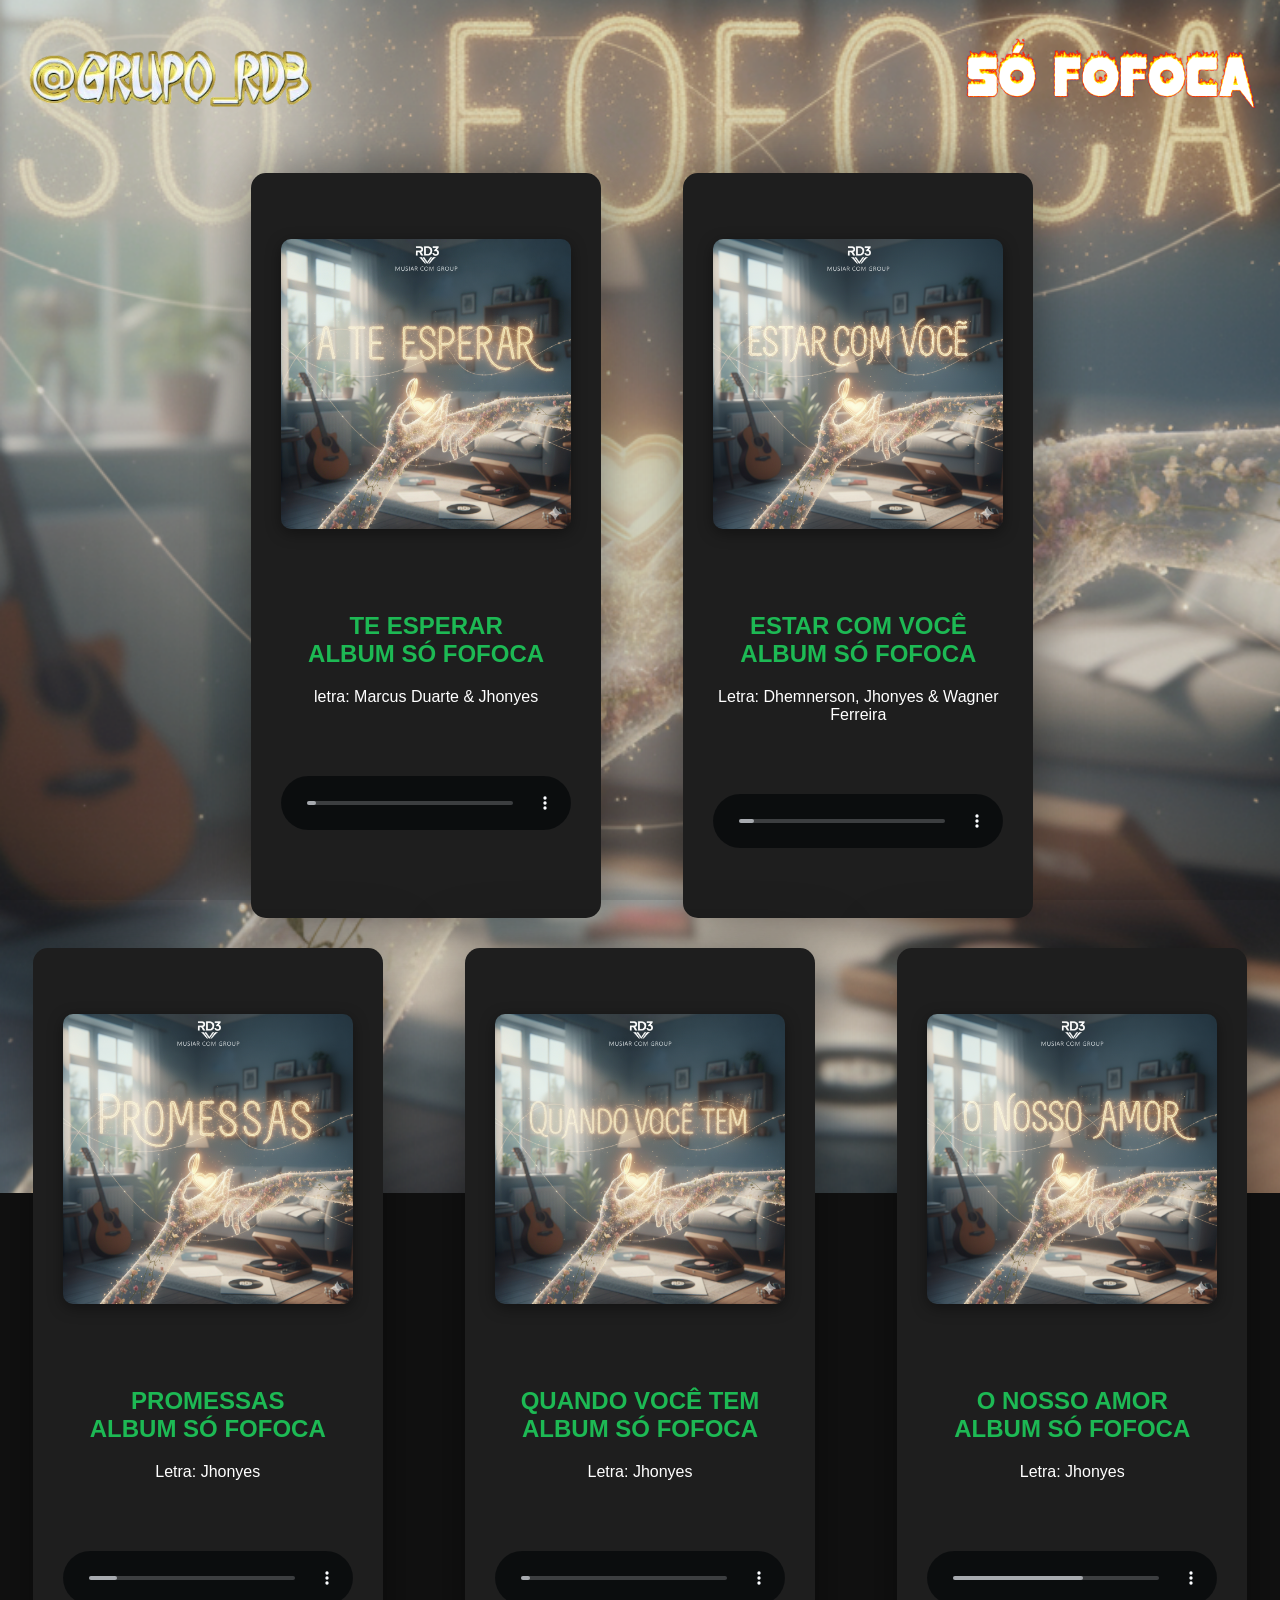
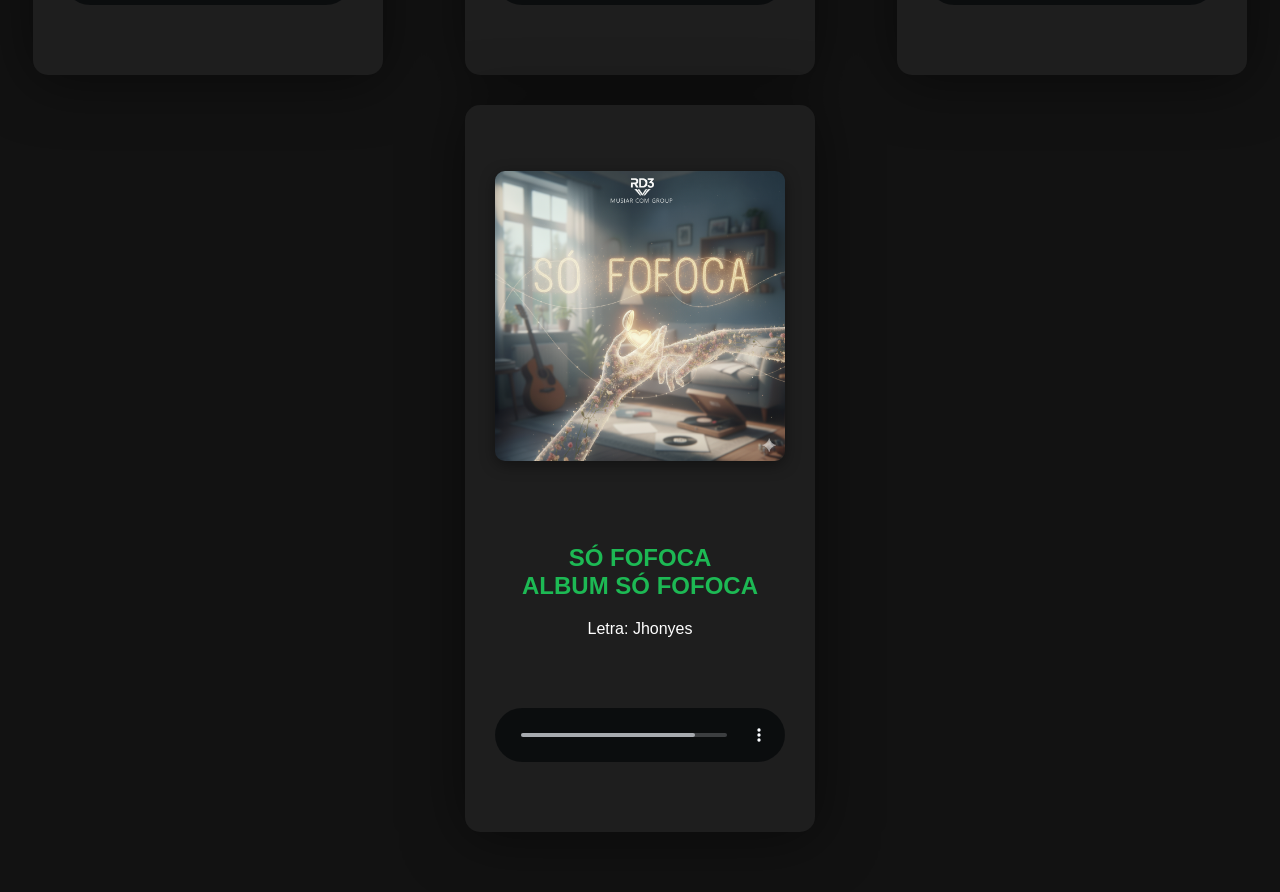
==== Album/index.html @ 2bb956f4 "primeira atualização primeira atualização 1" ====
<!DOCTYPE html>
<html lang="pt-BR">
<head>
    <meta charset="UTF-8">
    <meta name="viewport" content="width=device-width, initial-scale=1.0">
    <title>Player de Música - Grupo RD3</title>
    <link rel="stylesheet" href="style-player.css">
</head>
<body>
  <div id="divcabeca">
    <img class="logo1" src="../media/LOGO1.png" alt="">
   <img class="logo1" src="../Album/media/sofofoca.png" alt="">
   </div>

  <section>
       <div class="music-player">
        <div class="album-cover">
            <img src="./media/A TE ESPERAR.png" alt="Capa do Álbum/Música" id="cover">
        </div>
        <div class="song-info">
            <h2 id="title">TE ESPERAR <BR> ALBUM SÓ FOFOCA</h2>
            <p id="artist">letra: Marcus Duarte & Jhonyes</p>
        </div>
        <div class="audio-controls">
            <audio id="audio-source" controls>
                <source src="./media/TE ESPERAR.mp3" type="audio/mp3">
                Seu navegador não suporta a tag de áudio.
            </audio>
        </div>
    </div>
     <div class="music-player">
        <div class="album-cover">
            <img src="./media/ESTAR COM VOCÊ.png" alt="Capa do Álbum/Música" id="cover">
        </div>
        <div class="song-info">
            <h2 id="title">ESTAR COM VOCÊ <BR> ALBUM SÓ FOFOCA</h2>
            <p id="artist">Letra: Dhemnerson, Jhonyes & Wagner Ferreira</p>
        </div>
        <div class="audio-controls">
            <audio id="audio-source" controls>
                <source src="./media/ESTAR COM VOCÊ.mp3" type="audio/mp3">
                Seu navegador não suporta a tag de áudio.
            </audio>
        </div>
    </div>
     <div class="music-player">
        <div class="album-cover">
            <img src="./media/PROMESSAS.png" alt="Capa do Álbum/Música" id="cover">
        </div>
        <div class="song-info">
            <h2 id="title">PROMESSAS  <BR> ALBUM SÓ FOFOCA</h2>
            <p id="artist">Letra: Jhonyes</p>
        </div>
        <div class="audio-controls">
            <audio id="audio-source" controls>
                <source src="./media/PROMESSAS.mp3" type="audio/mp3">
                Seu navegador não suporta a tag de áudio.
            </audio>
        </div>
    </div>

     <div class="music-player">
        <div class="album-cover">
            <img src="./media/QUANDO VOCÊ TEM.png" alt="Capa do Álbum/Música" id="cover">
        </div>
        <div class="song-info">
            <h2 id="title">QUANDO VOCÊ TEM <BR> ALBUM SÓ FOFOCA</h2>
            <p id="artist">Letra: Jhonyes</p>
        </div>
        <div class="audio-controls">
            <audio id="audio-source" controls>
                <source src="./media/QUANDO VOCÊ TEM.mp3" type="audio/mp3">
                Seu navegador não suporta a tag de áudio.
            </audio>
        </div>
    </div>
     <div class="music-player">
        <div class="album-cover">
            <img src="./media/O NOSSO AMOR.png" alt="Capa do Álbum/Música" id="cover">
        </div>
        <div class="song-info">
            <h2 id="title">O NOSSO AMOR <BR> ALBUM SÓ FOFOCA</h2>
            <p id="artist">Letra: Jhonyes</p>
        </div>
        <div class="audio-controls">
            <audio id="audio-source" controls>
                <source src="./media/O NOSSO AMOR.mp3" type="audio/mp3">
                Seu navegador não suporta a tag de áudio.
            </audio>
        </div>
    </div>
     <div class="music-player">
        <div class="album-cover">
            <img src="./media/SO FOFOCA.png" alt="Capa do Álbum/Música" id="cover">
        </div>
        <div class="song-info">
            <h2 id="title">SÓ FOFOCA  <BR> ALBUM SÓ FOFOCA</h2>
            <p id="artist">Letra: Jhonyes</p>
        </div>
        <div class="audio-controls">
            <audio id="audio-source" controls>
                <source src="./media/SÓ FOFOCA.mp3" type="audio/mp3">
                Seu navegador não suporta a tag de áudio.
            </audio>
        </div>
    </div>


   
  </section>

</body>
</html>
---- Album/style-player.css ----
/* -------------------------------------- */
/* ESTILOS GLOBAIS E FUNDO */
/* -------------------------------------- */
body {
    font-family: Arial, sans-serif;
    background-color: #121212; /* Fundo escuro */
    color: #fff;
    min-height: 100vh;
    margin: 0;
    padding: 20px; 
    overflow-x: hidden; /* Previne rolagem horizontal em mobile */
}
.logo1{
    width: 300px;
}
/* Ajustes para a Imagem de Fundo (Cover Background) */
body {
    background-image: url(../Album/media/bkg.png);
    background-repeat: no-repeat; /* A imagem não se repete */
    background-size: cover; /* A imagem cobre toda a área do body */
    background-position: center center; /* Centraliza a imagem */
    background-attachment: fixed; /* Mantém a imagem fixa ao rolar */
    position: relative;
    /* Adicionando um overlay suave ao fundo, para o texto ser mais legível */
}

/* Overlay para melhorar a legibilidade sobre a imagem de fundo */
body::before {
    content: "";
    position: fixed;
    top: 0;
    left: 0;
    width: 100%;
    height: 100%;
    background-color: rgba(0, 0, 0, 0.1); /* Sobreposição escura (70%) */
    z-index: -1;
}

/* -------------------------------------- */
/* LAYOUT DOS PLAYERS (SECTION) */
/* -------------------------------------- */

/* Container Flexível para múltiplos players */
section {
    display: flex;
    flex-wrap: wrap; 
    justify-content: center; 
    gap: 30px; 
    max-width: 1300px; /* Limite uma largura máxima razoável */
    margin: 40px auto; /* Centraliza a seção e dá espaço em cima/baixo */
    padding: 0 10px; /* Padding interno para evitar que os players colem nas bordas */
}

/* Container principal do player */
.music-player {
    background-color: #1e1e1e;
    padding: 30px;
    border-radius: 15px;
    box-shadow: 0 4px 60px rgba(0, 0, 0, 0.5);
    width: 350px; /* Largura base */
    box-sizing: border-box; /* Inclui padding e border no cálculo da largura */
    text-align: center;
    transition: transform 0.3s ease, box-shadow 0.3s ease;
}

.music-player:hover {
    transform: translateY(-5px);
    box-shadow: 0 10px 80px rgba(0, 0, 0, 0.8);
}

/* Área da Capa do Álbum */
.album-cover {
    margin-bottom: 20px;
}

.album-cover img {
    width: 100%; 
    max-width: 300px;
    height: auto;
    border-radius: 10px;
    box-shadow: 0 4px 15px rgba(0, 0, 0, 0.4);
}

/* Informações da Música */
.song-info h2 {
    margin: 5px 0 2px 0;
    font-size: 1.5em;
    color: #1db954; 
    word-break: break-word; /* Garante que o texto longo não exceda a caixa */
}

.song-info p {
    margin-top: 0;
    font-size: 1em;
    opacity: 0.;
}

/* Controles de Áudio */
.audio-controls {
    margin-top: 0px;
}

.audio-controls audio {
    width: 100%;
    /* Estilização para o player nativo para combinar com o tema escuro */
    filter: invert(100%) sepia(10%) saturate(100%) hue-rotate(180deg) brightness(100%) contrast(100%);
    transition: filter 0.3s ease;
}
#divcabeca{
    display: flex;
    justify-content: space-between;
    flex-wrap: wrap;
    width: 100%;
}
/* -------------------------------------- */
/* RESPONSIVIDADE (Aprimoramentos) */
/* -------------------------------------- */

/* Mobile First: Garante que os players sejam flexíveis em telas menores */
@media (max-width: 768px) {
    
    /* Aprimoramento da Flexibilidade */
    .music-player {
        /* Permite que o player ocupe quase toda a largura para telas menores que 768px */
        width: 100%; 
        max-width: 400px; /* Limita o tamanho em tablets */
        margin: 0 auto;
    }

    /* Reduz o padding geral da página em mobile */
    body {
        padding: 10px;
    }

    /* Reduz o espaçamento entre os players para economizar espaço */
    section {
        gap: 20px;
        margin: 20px auto;
    }
}

/* Ajustes finos para Mobile (Abaixo de 480px) */
@media (max-width: 480px) {
    .logo1{
        width: 15.2em;
    }
    .music-player {
        padding: 20px; /* Reduz o padding interno */
    }
    
    .song-info h2 {
        font-size: 1.2em; /* Títulos menores */
    }
    
    .song-info p {
        font-size: 0.9em; /* Artistas menores */
    }
}
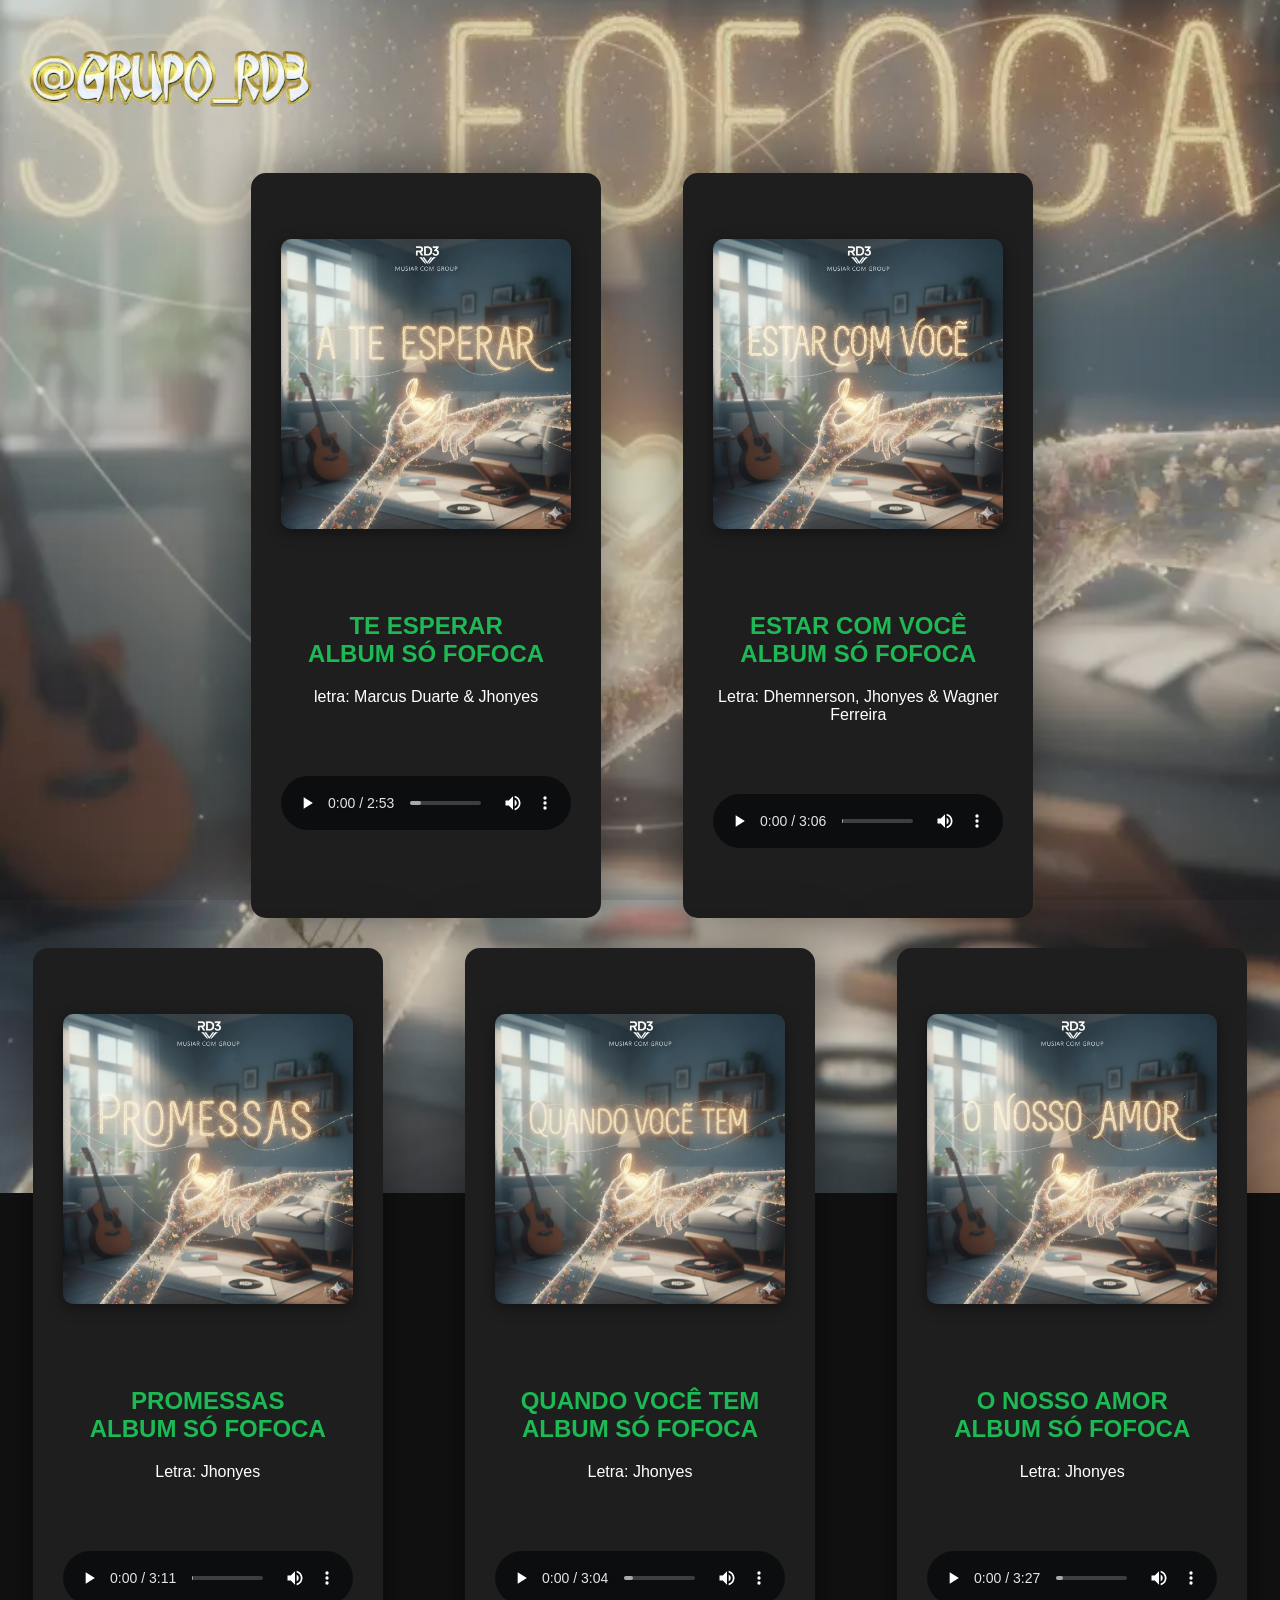
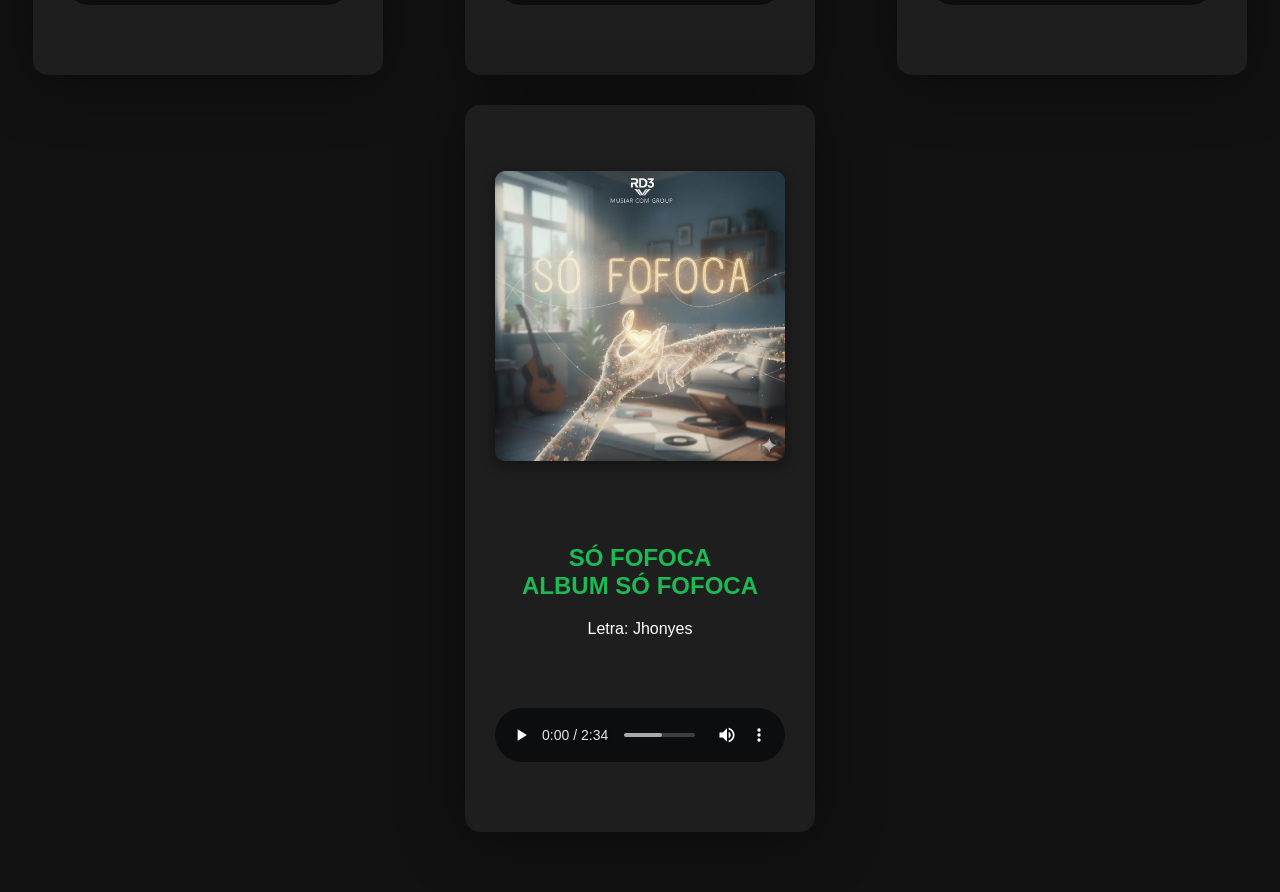
==== commit ab83a4de: "atalização img img" ====
--- a/Album/index.html
+++ b/Album/index.html
@@ -8,14 +8,14 @@
 </head>
 <body>
   <div id="divcabeca">
-    <img class="logo1" src="../media/LOGO1.png" alt="">
+    <img class="logo1" src="../media/LOGO1.webp" alt="">
    <img class="logo1" src="../Album/media/sofofoca.png" alt="">
    </div>
 
   <section>
        <div class="music-player">
         <div class="album-cover">
-            <img src="./media/A TE ESPERAR.png" alt="Capa do Álbum/Música" id="cover">
+            <img src="./media/A TE ESPERAR.webp" alt="Capa do Álbum/Música" id="cover">
         </div>
         <div class="song-info">
             <h2 id="title">TE ESPERAR <BR> ALBUM SÓ FOFOCA</h2>
@@ -30,7 +30,7 @@
     </div>
      <div class="music-player">
         <div class="album-cover">
-            <img src="./media/ESTAR COM VOCÊ.png" alt="Capa do Álbum/Música" id="cover">
+            <img src="./media/ESTAR COM VOCÊ.webp" alt="Capa do Álbum/Música" id="cover">
         </div>
         <div class="song-info">
             <h2 id="title">ESTAR COM VOCÊ <BR> ALBUM SÓ FOFOCA</h2>
@@ -45,7 +45,7 @@
     </div>
      <div class="music-player">
         <div class="album-cover">
-            <img src="./media/PROMESSAS.png" alt="Capa do Álbum/Música" id="cover">
+            <img src="./media/PROMESSAS.webp" alt="Capa do Álbum/Música" id="cover">
         </div>
         <div class="song-info">
             <h2 id="title">PROMESSAS  <BR> ALBUM SÓ FOFOCA</h2>
@@ -61,7 +61,7 @@
 
      <div class="music-player">
         <div class="album-cover">
-            <img src="./media/QUANDO VOCÊ TEM.png" alt="Capa do Álbum/Música" id="cover">
+            <img src="./media/QUANDO VOCÊ TEM.webp" alt="Capa do Álbum/Música" id="cover">
         </div>
         <div class="song-info">
             <h2 id="title">QUANDO VOCÊ TEM <BR> ALBUM SÓ FOFOCA</h2>
@@ -76,7 +76,7 @@
     </div>
      <div class="music-player">
         <div class="album-cover">
-            <img src="./media/O NOSSO AMOR.png" alt="Capa do Álbum/Música" id="cover">
+            <img src="./media/O NOSSO AMOR.webp" alt="Capa do Álbum/Música" id="cover">
         </div>
         <div class="song-info">
             <h2 id="title">O NOSSO AMOR <BR> ALBUM SÓ FOFOCA</h2>
@@ -91,7 +91,7 @@
     </div>
      <div class="music-player">
         <div class="album-cover">
-            <img src="./media/SO FOFOCA.png" alt="Capa do Álbum/Música" id="cover">
+            <img src="./media/SO FOFOCA.webp" alt="Capa do Álbum/Música" id="cover">
         </div>
         <div class="song-info">
             <h2 id="title">SÓ FOFOCA  <BR> ALBUM SÓ FOFOCA</h2>
--- a/Album/style-player.css
+++ b/Album/style-player.css
@@ -15,7 +15,7 @@
 }
 /* Ajustes para a Imagem de Fundo (Cover Background) */
 body {
-    background-image: url(../Album/media/bkg.png);
+    background-image: url(../Album/media/bkg.webp);
     background-repeat: no-repeat; /* A imagem não se repete */
     background-size: cover; /* A imagem cobre toda a área do body */
     background-position: center center; /* Centraliza a imagem */
